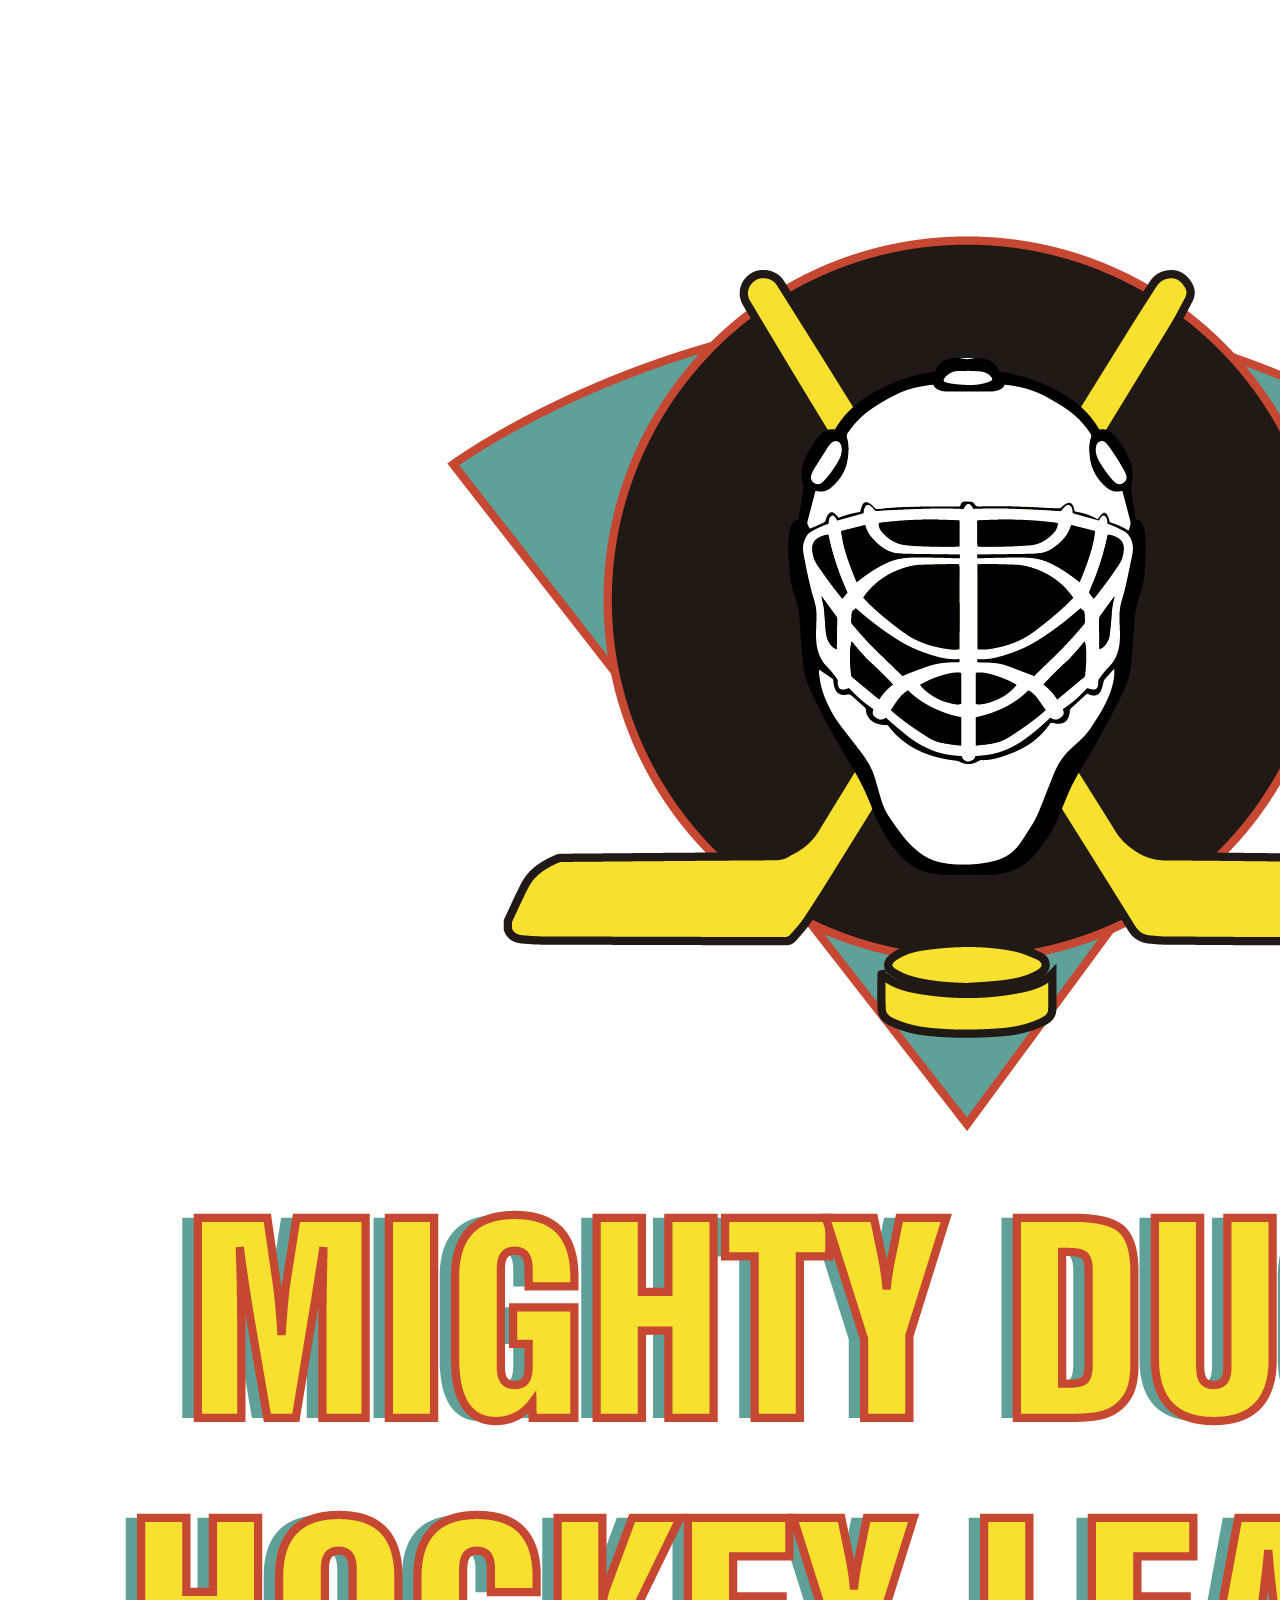
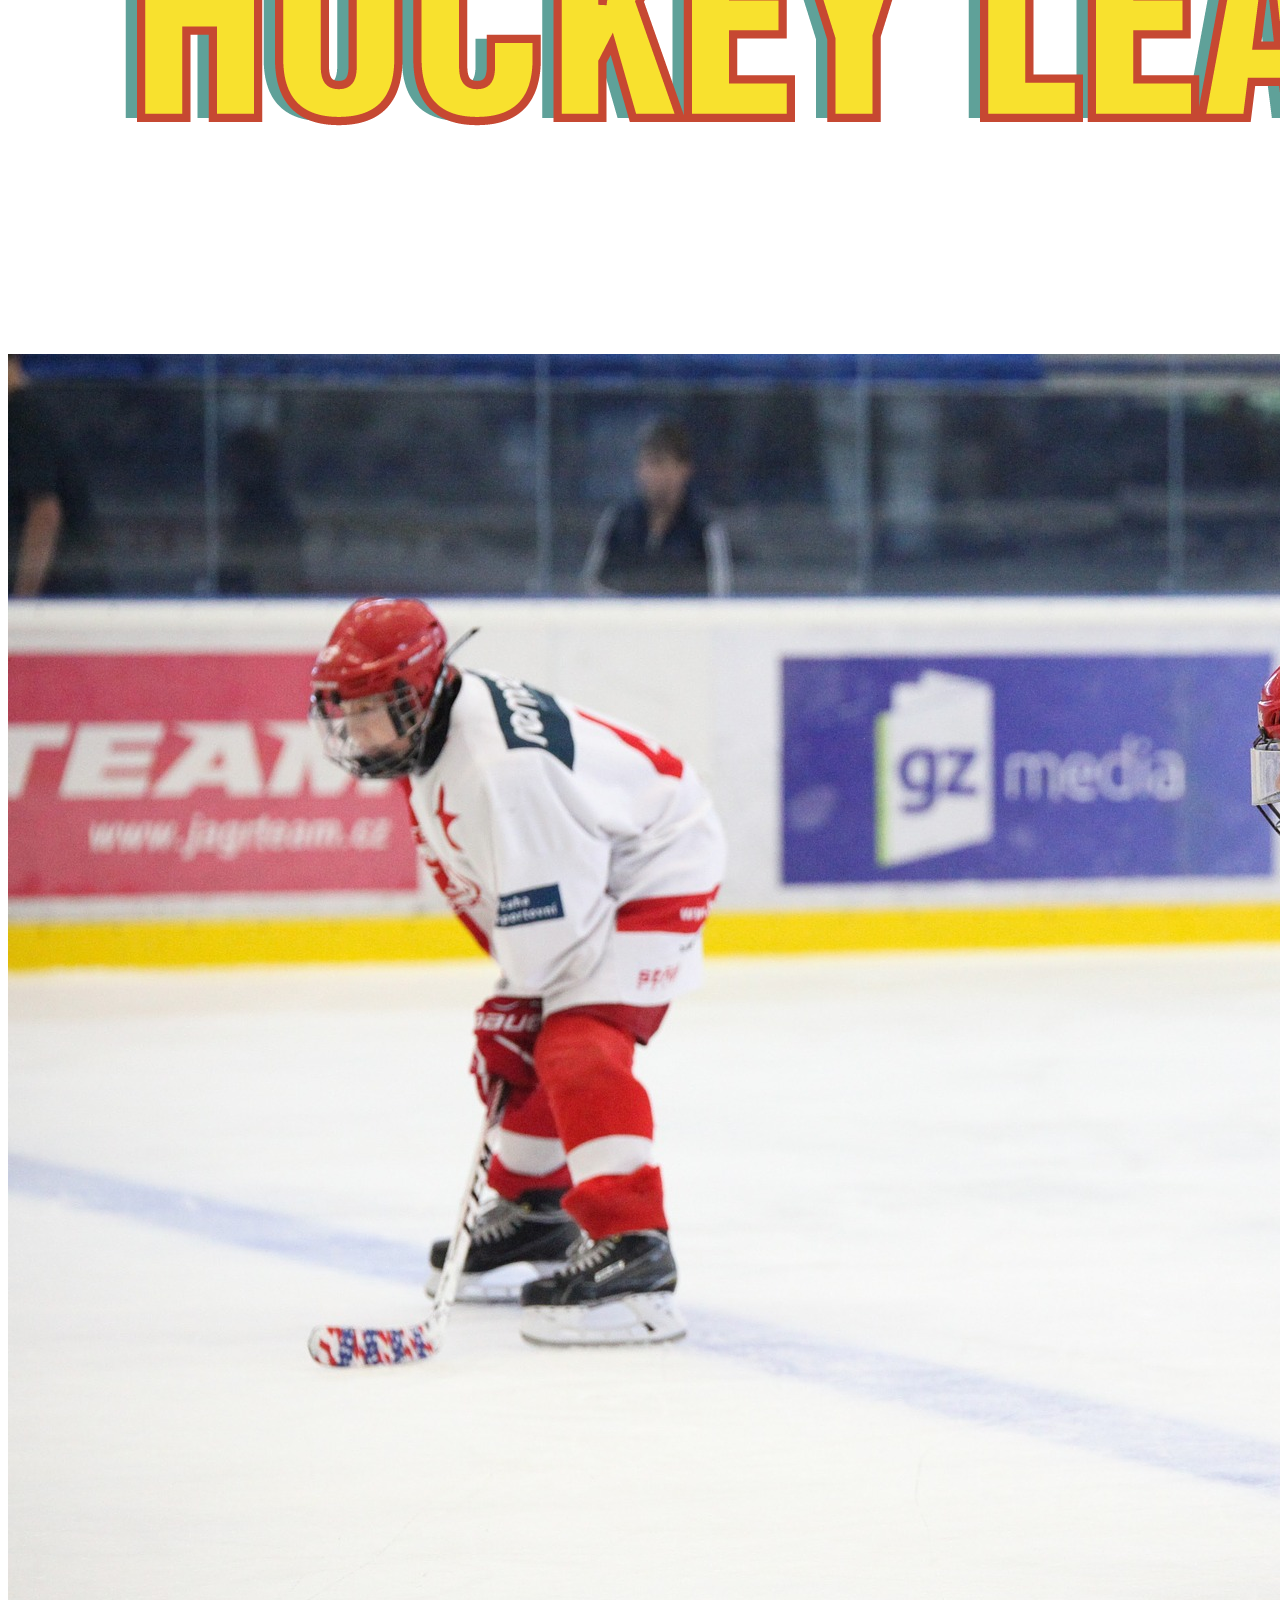
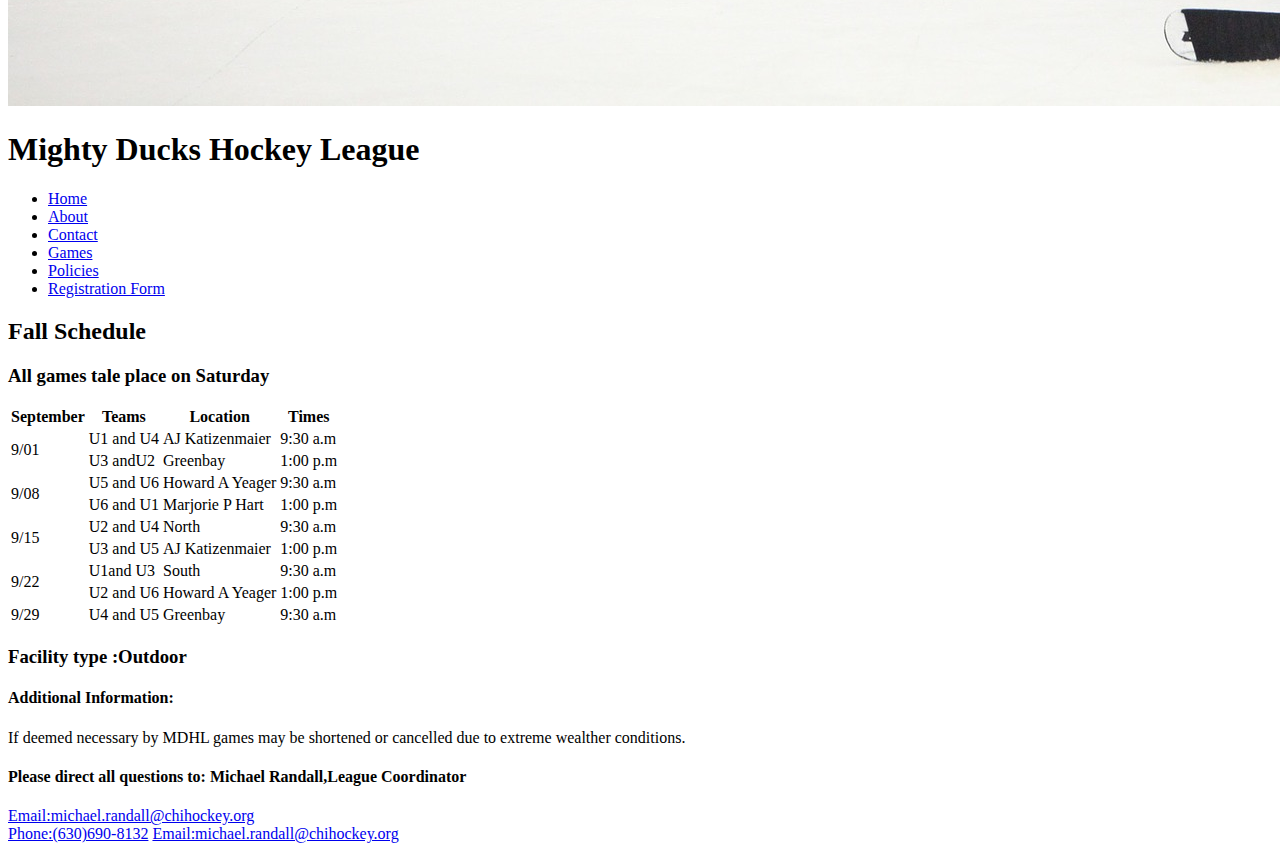
==== games.html @ 0562503c "formulario :Name y Address" ====
<!DOCTYPE html>
<html lang="en">

<head>
    <meta charset="UTF-8">
    <meta http-equiv="X-UA-Compatible" content="IE=edge">
    <meta name="viewport" content="width=device-width, initial-scale=1.0">
    <link rel="stylesheet" href="./assets/style/style.css">
    <link rel="icon" type="image/jpg" href="./assets/images/favicon.ico"/>

    <title>MDHL</title>
</head>

<body>
    <div class="container">
        <header class="header__container">
            <img src="./assets/images/LogoMightyducks-01.png" alt="" class="header__logo">
            <img src="./assets/images/hockey3.jpg" alt="" class="header__img">
            <h1 class="header__title">Mighty Ducks Hockey League</h1>
            <nav>
                <ul class="menu__links">
                    <li class="menu__link"><a href="./index.html">Home</a></li>
                    <li class="menu__link"><a href="./about.html">About</a></li>
                    <li class="menu__link"><a href="./contact.html">Contact</a></li>
                    <li class="menu__link"><a href="#">Games</a></li>
                    <li class="menu__link"><a href="./policies.html">Policies</a></li>
                    <li class="menu__link"><a href="./registrationform.html">Registration Form</a></li>
                </ul>
            </nav>
        </header>
        <main class="main">
            <section>
                <h2>Fall Schedule</h2>
                <h3> All games tale place on Saturday</h3>
                <table>

                    <thead>
                        <tr>
                            <th>September</th>
                            <th>Teams</th>
                            <th>Location</th>
                            <th>Times</th>
                        </tr>

                    </thead>

                    <tbody>
                        <tr>
                            <td rowspan="2">9/01</td>
                            <td>U1 and U4</td>
                            <td>AJ Katizenmaier</td>
                            <td>9:30 a.m</td>
                        </tr>
                        <tr>
                            <td>U3 andU2</td>
                            <td>Greenbay</td>
                            <td>1:00 p.m</td>
                        </tr>
                        <tr>
                            <td rowspan="2">9/08</td>
                            <td>U5 and U6</td>
                            <td>Howard A Yeager</td>
                            <td>9:30 a.m</td>
                        </tr>
                        <tr>
                            <td>U6 and U1</td>
                            <td>Marjorie P Hart</td>
                            <td>1:00 p.m</td>
                        </tr>
                        <tr>
                            <td rowspan="2">9/15</td>
                            <td>U2 and U4</td>
                            <td>North</td>
                            <td>9:30 a.m</td>
                        </tr>
                        <tr>
                            <td>U3 and U5</td>
                            <td>AJ Katizenmaier</td>
                            <td>1:00 p.m</td>
                        </tr>
                        <tr>
                            <td rowspan="2">9/22</td>
                            <td>U1and U3</td>
                            <td>South</td>
                            <td>9:30 a.m</td>
                        </tr>
                        <tr>
                            <td> U2 and U6</td>
                            <td>Howard A Yeager</td>
                            <td>1:00 p.m</td>
                        </tr>
                        <tr>
                            <td>9/29</td>
                            <td>U4 and U5</td>
                            <td>Greenbay</td>
                            <td>9:30 a.m</td>
                        </tr>
                    </tbody>
                </table>
                <h3>Facility type :Outdoor</h3>
                <h4>Additional Information:</h4>
                <p>If deemed necessary by MDHL games may be shortened
                    or cancelled due to extreme wealther conditions.
                </p>
                <h4>Please direct all questions to: Michael Randall,League Coordinator</h4>
                <a href="Phone:(630)690-8132"></a>
                <a href="mailto:#">Email:michael.randall@chihockey.org</a>
            </section>

        
        </main>
        <footer class="footer">
            <a href="Phone:(630)690-8132">Phone:(630)690-8132</a>
            <a href="mailto:#">Email:michael.randall@chihockey.org</a>

        </footer>
    </div>
</body>

</html>
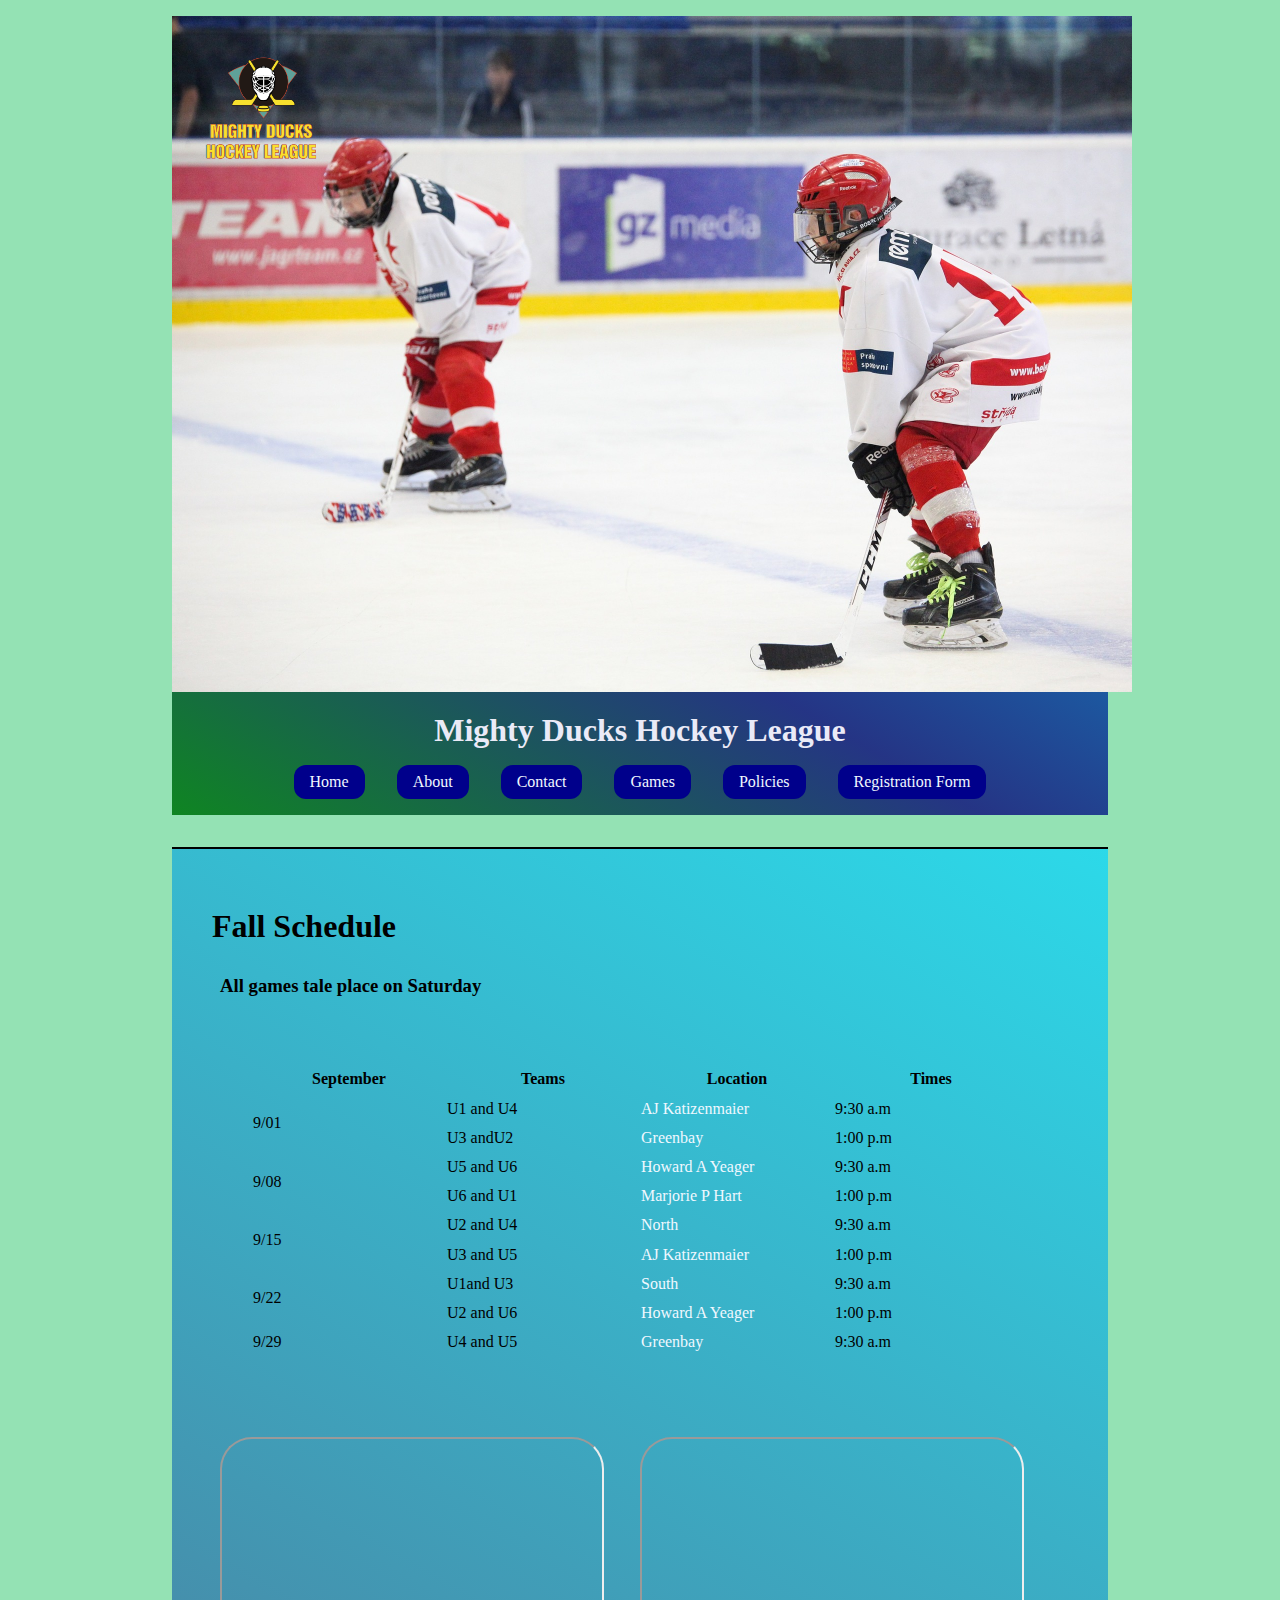
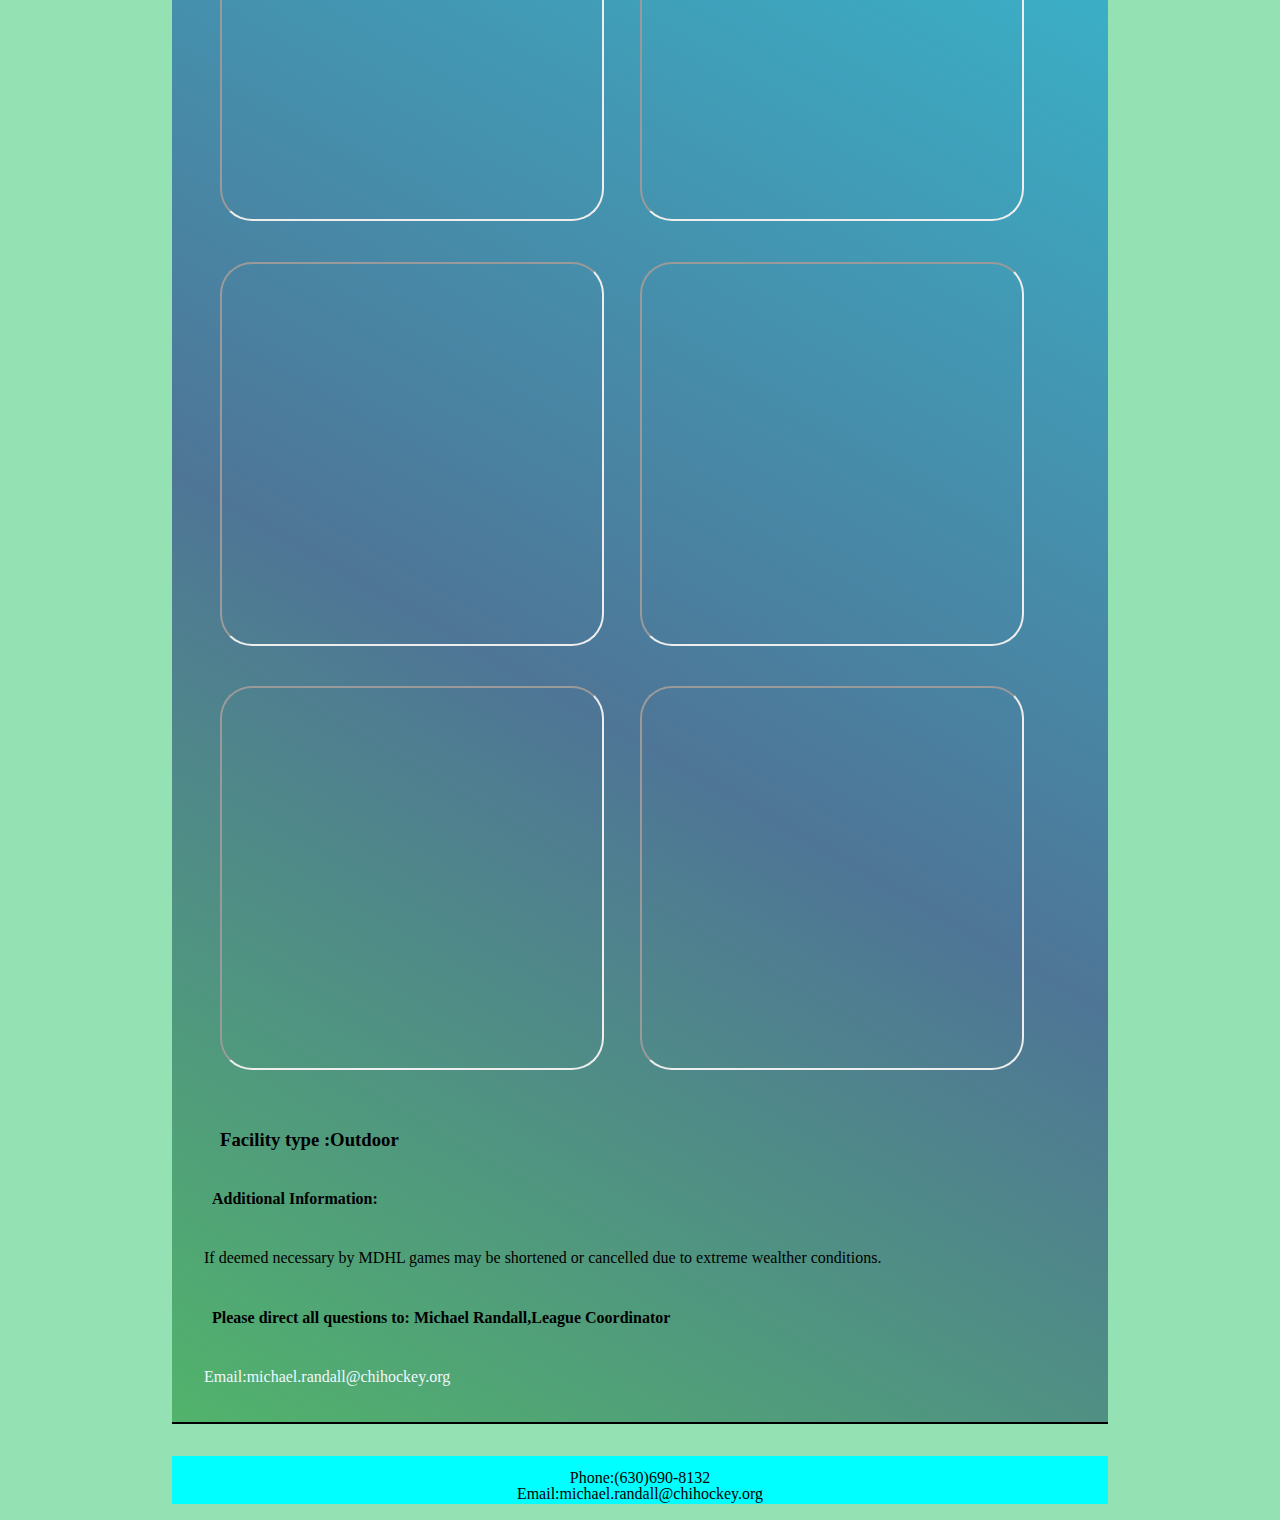
==== commit 78b92d1d: "games estilo a las iframe" ====
--- a/games.html
+++ b/games.html
@@ -6,7 +6,7 @@
     <meta http-equiv="X-UA-Compatible" content="IE=edge">
     <meta name="viewport" content="width=device-width, initial-scale=1.0">
     <link rel="stylesheet" href="./assets/style/style.css">
-    <link rel="icon" type="image/jpg" href="./assets/images/favicon.ico"/>
+    <link rel="icon" type="image/jpg" href="./assets/images/favicon.ico" />
 
     <title>MDHL</title>
 </head>
@@ -48,66 +48,98 @@
                         <tr>
                             <td rowspan="2">9/01</td>
                             <td>U1 and U4</td>
-                            <td>AJ Katizenmaier</td>
+                            <td><a href="#aj">AJ Katizenmaier</a> </td>
                             <td>9:30 a.m</td>
                         </tr>
                         <tr>
                             <td>U3 andU2</td>
-                            <td>Greenbay</td>
+                            <td><a href="#greenbay">Greenbay</a> </td>
                             <td>1:00 p.m</td>
                         </tr>
                         <tr>
                             <td rowspan="2">9/08</td>
                             <td>U5 and U6</td>
-                            <td>Howard A Yeager</td>
+                            <td><a href="#howard">Howard A Yeager</a> </td>
                             <td>9:30 a.m</td>
                         </tr>
                         <tr>
                             <td>U6 and U1</td>
-                            <td>Marjorie P Hart</td>
+                            <td> <a href="#marjorie">Marjorie P Hart</a> </td>
                             <td>1:00 p.m</td>
                         </tr>
                         <tr>
                             <td rowspan="2">9/15</td>
                             <td>U2 and U4</td>
-                            <td>North</td>
+                            <td> <a href="#north">North</a></td>
                             <td>9:30 a.m</td>
                         </tr>
                         <tr>
                             <td>U3 and U5</td>
-                            <td>AJ Katizenmaier</td>
+                            <td> <a href="#aj">AJ Katizenmaier</a></td>
                             <td>1:00 p.m</td>
                         </tr>
                         <tr>
                             <td rowspan="2">9/22</td>
                             <td>U1and U3</td>
-                            <td>South</td>
+                            <td> <a href="#south">South</a></td>
                             <td>9:30 a.m</td>
                         </tr>
                         <tr>
                             <td> U2 and U6</td>
-                            <td>Howard A Yeager</td>
+                            <td><a href="#howard">Howard A Yeager</a></td>
                             <td>1:00 p.m</td>
                         </tr>
                         <tr>
                             <td>9/29</td>
                             <td>U4 and U5</td>
-                            <td>Greenbay</td>
+                            <td> <a href="#greenbay">Greenbay</a></td>
                             <td>9:30 a.m</td>
                         </tr>
                     </tbody>
                 </table>
+                <div class="maps">
+                    <iframe id="marjorie"
+                        src="https://www.google.com/maps/embed?pb=!1m18!1m12!1m3!1d378756.92232561915!2d-88.02601954431083!3d42.12805997119259!2m3!1f0!2f0!3f0!3m2!1i1024!2i768!4f13.1!3m3!1m2!1s0x880fecd0628e1bb5%3A0x9a4d5f9aafd42e02!2sMarjorie%20P%20Hart%20School!5e0!3m2!1ses-419!2sar!4v1675704857107!5m2!1ses-419!2sar"
+                        allowfullscreen="" loading="lazy" referrerpolicy="no-referrer-when-downgrade"></iframe>
+
+                    <iframe id="aj"
+                        src="https://www.google.com/maps/embed?pb=!1m18!1m12!1m3!1d2949.7806441290836!2d-87.8649932848837!3d42.32587717918917!2m3!1f0!2f0!3f0!3m2!1i1024!2i768!4f13.1!3m3!1m2!1s0x880f932fbc6ba7cd%3A0xcf2bbe275c6da815!2sAJ%20Katzenmaier%20Academy!5e0!3m2!1ses-419!2sar!4v1675704902401!5m2!1ses-419!2sar"
+                        allowfullscreen="" loading="lazy" referrerpolicy="no-referrer-when-downgrade"></iframe>
+
+                    <iframe id="howard"
+                        src="https://www.google.com/maps/embed?pb=!1m18!1m12!1m3!1d2950.2700626313886!2d-87.85606978488408!3d42.31543827918987!2m3!1f0!2f0!3f0!3m2!1i1024!2i768!4f13.1!3m3!1m2!1s0x880feccac26b07c5%3A0x8b51fa5d6efe771a!2sHoward%20A.%20Yeager%20School%20(PREK-K)!5e0!3m2!1ses-419!2sar!4v1675705037024!5m2!1ses-419!2sar"
+                        allowfullscreen="" loading="lazy" referrerpolicy="no-referrer-when-downgrade"></iframe>
+
+                    <iframe id="north "
+                        src="https://www.google.com/maps/embed?pb=!1m18!1m12!1m3!1d2947.7598505224246!2d-87.83663368488212!3d42.36895697918629!2m3!1f0!2f0!3f0!3m2!1i1024!2i768!4f13.1!3m3!1m2!1s0x880fed60b13aa0a7%3A0xfe6df83b0f197ed6!2sNorth%20Elementary%20School!5e0!3m2!1ses-419!2sar!4v1675705171151!5m2!1ses-419!2sar"
+                        allowfullscreen="" loading="lazy" referrerpolicy="no-referrer-when-downgrade"></iframe>
+
+                    <iframe id="south"
+                        src="https://www.google.com/maps/embed?pb=!1m18!1m12!1m3!1d2950.193708934084!2d-87.85678168488407!3d42.31706697918977!2m3!1f0!2f0!3f0!3m2!1i1024!2i768!4f13.1!3m3!1m2!1s0x880feccac2135a21%3A0x8ce88e90b96bbec1!2sSouth%20Elementary%20School%20(K-5)!5e0!3m2!1ses-419!2sar!4v1675705237416!5m2!1ses-419!2sar"
+                        allowfullscreen="" loading="lazy" referrerpolicy="no-referrer-when-downgrade"></iframe>
+
+                    <iframe id="greenbay"
+                        src="https://www.google.com/maps/embed?pb=!1m18!1m12!1m3!1d182056.45420320448!2d-88.1305799187712!3d44.52268861169703!2m3!1f0!2f0!3f0!3m2!1i1024!2i768!4f13.1!3m3!1m2!1s0x8802fab86c437363%3A0xb672a04eb1b65dc5!2sGreen%20Bay%20Area%20Public%20Schools!5e0!3m2!1ses-419!2sar!4v1675705322003!5m2!1ses-419!2sar"
+                        allowfullscreen="" loading="lazy" referrerpolicy="no-referrer-when-downgrade"></iframe>
+
+                </div>
+
                 <h3>Facility type :Outdoor</h3>
+
                 <h4>Additional Information:</h4>
+
                 <p>If deemed necessary by MDHL games may be shortened
                     or cancelled due to extreme wealther conditions.
                 </p>
+
                 <h4>Please direct all questions to: Michael Randall,League Coordinator</h4>
+
                 <a href="Phone:(630)690-8132"></a>
+
                 <a href="mailto:#">Email:michael.randall@chihockey.org</a>
+
             </section>
 
-        
         </main>
         <footer class="footer">
             <a href="Phone:(630)690-8132">Phone:(630)690-8132</a>
--- a/assets/style/style.css
+++ b/assets/style/style.css
@@ -0,0 +1,203 @@
+* {
+    margin: 0;
+    padding: 0;
+    box-sizing: border-box;
+}
+
+h2 {
+    font-size: xx-large;
+    margin: 2rem 0rem 0rem .5rem;
+}
+
+h3 {
+    margin: 2rem 1rem;
+}
+
+h4 {
+    margin: 2rem .5rem;
+}
+
+p {
+    text-align: justify;
+
+}
+
+.container {
+    display: flex;
+    flex-direction: column;
+    margin: 0 auto;
+    width: 75%;
+}
+
+.header__container {
+
+    background: rgb(26, 19, 155);
+    background: linear-gradient(30deg,
+            rgb(15, 133, 34) 0%,
+            rgba(9, 9, 121, .8) 35%,
+            rgba(0, 212, 255, 1) 100%);
+}
+
+.header__logo {
+    position: absolute;
+    width: 10%;
+    margin-top: 2%;
+    margin-left: 2%;
+}
+
+.header__img {
+    width: 75vw;
+}
+
+.header__title {
+    color: rgb(234, 234, 247);
+    text-align: center;
+    margin: 1rem auto;
+}
+
+.menu__links {
+    display: flex;
+    justify-content: center;
+    margin: 0rem 0rem 1rem 0rem;
+}
+
+.menu__link {
+    margin: 0 1rem;
+    list-style: none;
+    background-color: darkblue;
+    border-radius: 12px;
+    padding: 0.5rem 1rem;
+}
+
+a {
+    color: aliceblue;
+    height: .375rem;
+    text-decoration: none;
+
+}
+
+main {
+    display: flex;
+    height: auto;
+    padding: 2rem;
+    margin: 2rem auto;
+    line-height: 170%;
+    border-block: 2px solid black;
+    background: linear-gradient(30deg,
+            rgba(15, 133, 35, 0.5) 0%,
+            rgba(9, 9, 121, .5) 35%,
+            rgba(0, 213, 255, 0.7) 100%);
+}
+
+
+.footer {
+    display: flex;
+    background-color: aqua;
+    height: 3rem;
+    flex-direction: column;
+    justify-content: center;
+    align-items: center;
+}
+
+footer a {
+    color: #000;
+    margin: .3rem 0;
+}
+
+table {
+    margin: 4rem auto;
+}
+
+th {
+    width: 12rem;
+}
+
+td {
+    width: 12rem;
+}
+
+form {
+    width: 75%;
+    margin: 2rem auto;
+}
+
+.form__title {
+    text-align: center;
+    margin-bottom: 1rem;
+}
+
+.form__subtitle {
+    margin: 1rem 1rem;
+}
+
+.form__paragraph {
+    margin: 2rem auto 2rem auto;
+    line-height: 1.5rem;
+    width: 90%;
+    text-align: justify;
+}
+
+body {
+    padding: 1rem;
+    background-color: rgb(148, 226, 180);
+    display: flex;
+    flex-direction: column;
+}
+
+form {
+    border: 2px solid white;
+    padding: 3rem;
+    border-radius: 1rem;
+    background-color: rgb(148, 226, 140);
+    ;
+}
+
+fieldset {
+    padding: 1rem;
+}
+
+.form__inline {
+    margin-bottom: 1rem;
+}
+
+label {
+    margin-left: 1rem;
+}
+
+input {
+    margin: 0 0 .7rem .5rem;
+
+}
+
+.form__button {
+    padding: .6rem;
+    border-radius: 4px;
+    font-family: 'Roboto', sans-serif;
+    font-size: 11px;
+    text-transform: uppercase;
+    letter-spacing: 2.5px;
+    font-weight: 500;
+    color: #000;
+    background-color: #fff;
+    border: none;
+    border-radius: 45px;
+    box-shadow: 0px 8px 15px rgba(0, 0, 0, 0.7);
+    transition: all 0.2s ease 0s;
+    cursor: pointer;
+}
+
+.form__button:hover {
+    background-color: #2EE59D;
+    box-shadow: 0px 15px 20px rgba(46, 229, 157, 0.4);
+    color: #fff;
+    transform: translateY(-7px);
+    box-shadow: 0px 8px 15px rgba(0, 0, 0, 0.8);
+
+}
+
+iframe {
+    width: 30vw;
+    height: 30vw;
+    margin: 1rem;
+    border-radius: 2rem;
+}